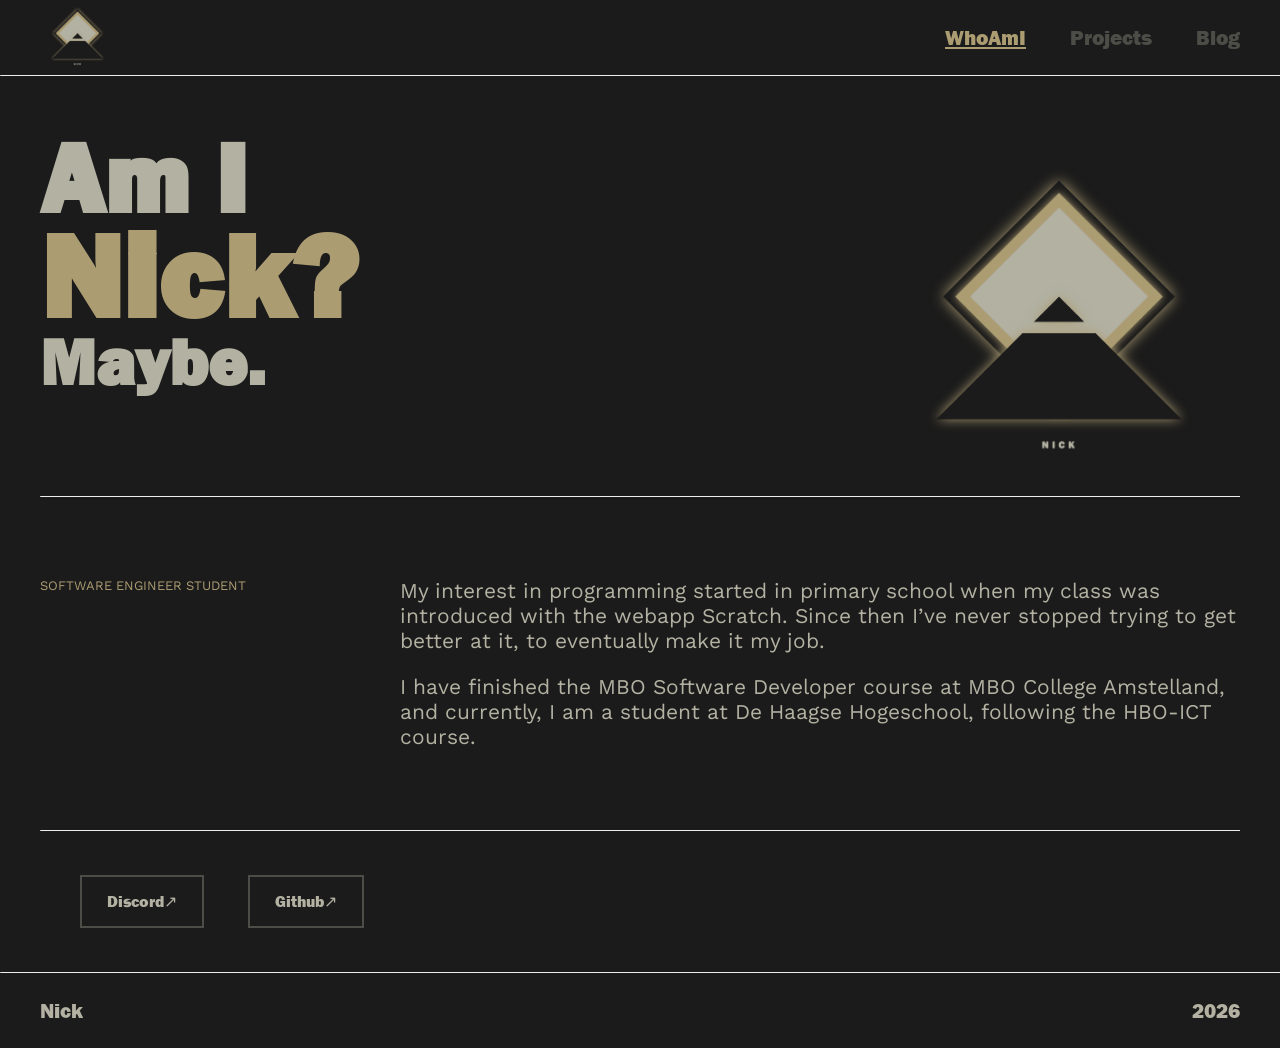
==== index.html @ 64d98602 "Added both other pages" ====
<!DOCTYPE html>
<html>
    <head>
        <meta charset="UTF-8">
        <meta name="viewport" content="width=device-width, initial-scale=1.0">
        <title>WhoAmI | Nick</title>
        <link rel="stylesheet" href="css/style.css">
        <link href='https://fonts.googleapis.com/css?family=Work Sans' rel='stylesheet'>
    </head>

    <body>

        <header>
            <nav>
                <img class="navbarLogo" src="images/NickLogo.png" alt="NickLogoNav">
                <div>
                    <a class="active" href="index.html">WhoAmI</a>
                    <a href="projects.html">Projects</a>
                    <a href="blog.html">Blog</a>
                </div>
            </nav>
        </header>
        
        <hr class="headerLine">
        
        <main>
            <section>
                <div class="leftSection">
                    <h1>Am I </h1><h1 class="nick">Nick?</h1>
                    <h2>Maybe.</h2>
                </div>
                <div class="rightSection logo">
                    <img src="images/NickLogo.png" alt="NickLogo">
                </div>
            </section>
            <hr class="midWhoAmI">
            <section>
                <div class="leftSection">
                    <p class="small">SOFTWARE ENGINEER STUDENT</p>
                </div>
                <div class="rightSection">
                    <p>
                        My interest in programming started in primary school when my class was introduced with the webapp Scratch. 
                        Since then I’ve never stopped trying to get better at it, to eventually make it my job.
                    </p>
                    <p>
                        I have finished the MBO Software Developer course at MBO College Amstelland, and currently, 
                        I am a student at De Haagse Hogeschool, following the HBO-ICT course.
                    </p>
                </div>
            </section>
            <hr class="midWhoAmI">

            <a class="button" href="https://discordapp.com/users/492123687676411934" target="_blank">Discord↗</a>
            <a class="button" href="https://github.com/PixLNickz" target="_blank">Github↗</a>

        </main>
        
        <hr class="footerLine">

        <footer>
            <span>Nick</span>
            <span>2026</span>
        </footer>

    </body>
</html>
---- css/style.css ----
* {
    box-sizing: border-box;
}


/* Fonts */

@font-face {
    font-family: "Franklin Gothic Heavy";
    src: url("../fonts/Franklin Gothic Heavy Regular.ttf") format("truetype");
}


/* General */

body {
    background-color: #1B1B1B;
    margin: 0;
    padding: 0;
    min-height: 100vh;

    display: flex;
    flex-direction: column;
}

main {
    flex: 1;
    width: 100%;
    max-width: 1280px;
    margin: 60px auto;
    padding: 0 40px;
}


/* Navigation */

nav {
    display: flex;
    justify-content: space-between;
    align-items: center;

    padding: 0 40px;
}

.navbarLogo {
    width: 75px;
}

a {
    margin-left: 40px;
    
    font-family: "Franklin Gothic Heavy";
    font-size: 21px;
    color: #B2B1A255;
    
    text-decoration: none;
}

a.active {
    color: #AC9C72;
    text-decoration: underline;
}


/* Buttons */

.button {
    color: #B2B1A2;
    border: 2px solid #B2B1A255;
    padding: 14px 25px;
    font-size: 16px;
}


/* Sections */

section {
    display: flex;
    justify-content: space-between;
    width: 100%;
}

.leftSection {
    flex: 3;
}


.rightSection {
    flex: 7;
}

.rightSection.logo {
    display: flex;
    justify-content: flex-end;
}


/* Text */

p {
    font-family: "Work Sans";
    font-style: normal;
    font-size: 21px;
    color: #B2B1A2;
}

p.small {
    margin-top: 21px;
    color: #AC9C72;
    font-size: 13px;
}

h1 {
    margin: 0;

    font-family: "Franklin Gothic Heavy";
    font-size: clamp(50px, 8vw, 100px);
    line-height: 0.9;
    color: #B2B1A2;
}

.nick {
    color: #AC9C72;
    font-size: clamp(60px, 9.5vw, 120px);
}

h2 {
    margin: 0 0 20px;
    
    font-family: "Franklin Gothic Heavy";
    font-size: 66px;
    line-height: 0.9;
    color: #B2B1A2;
}


/* Images */

div.rightSection img {
    display: block;

    width: 362px;
    max-width: 100%;
    height: auto;
    margin-bottom: -62px;

    object-fit: contain;
}
.projectImage {
    flex: 3;
    max-width: 250px;
    object-fit: contain;

}


/* Lines */

hr {
    margin: 0 0 0 0;
    padding: 0;
    border-top: 0;
    color: #B2B1A250;
}

.midWhoAmI {
    margin-top: 60px;
    margin-bottom: 60px;
}


/* Footer */

footer {
    display: flex;
    justify-content: space-between;
    align-items: center;

    height: 75px;
    padding: 0 40px;
}

footer span {
    font-family: "Franklin Gothic Heavy";
    font-size: 21px;
    color: #B2B1A2;
}
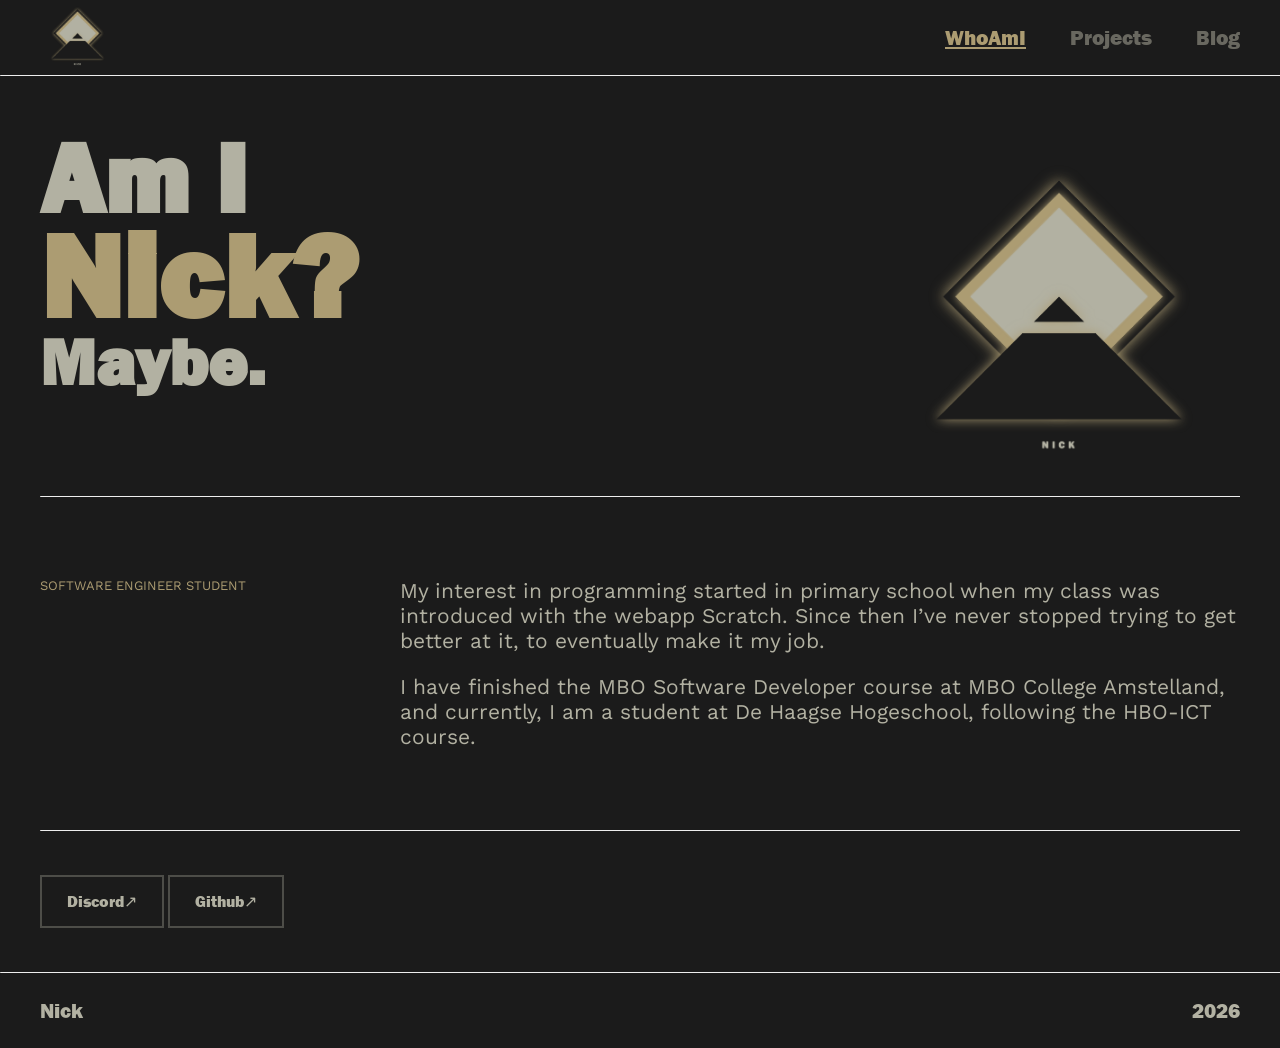
==== commit 48ef6de8: "Kleine verbeteringen" ====
--- a/index.html
+++ b/index.html
@@ -5,18 +5,18 @@
         <meta name="viewport" content="width=device-width, initial-scale=1.0">
         <title>WhoAmI | Nick</title>
         <link rel="stylesheet" href="css/style.css">
-        <link href='https://fonts.googleapis.com/css?family=Work Sans' rel='stylesheet'>
+        <link href='https://fonts.googleapis.com/css?family=Work+Sans' rel='stylesheet'>
     </head>
 
     <body>
 
         <header>
             <nav>
-                <img class="navbarLogo" src="images/NickLogo.png" alt="NickLogoNav">
+                <a href="index.html"><img class="navbarLogo" src="images/NickLogo.png" alt="NickLogoNav"></a>
                 <div>
-                    <a class="active" href="index.html">WhoAmI</a>
-                    <a href="projects.html">Projects</a>
-                    <a href="blog.html">Blog</a>
+                    <a class="navLink active" href="index.html">WhoAmI</a>
+                    <a class="navLink" href="projects.html">Projects</a>
+                    <a class="navLink" href="blog.html">Blog</a>
                 </div>
             </nav>
         </header>
--- a/css/style.css
+++ b/css/style.css
@@ -47,13 +47,15 @@
 }
 
 a {
-    margin-left: 40px;
-    
+    height: 75px;
     font-family: "Franklin Gothic Heavy";
     font-size: 21px;
-    color: #B2B1A255;
+    color: #B2B1A285;
     
     text-decoration: none;
+}
+a.navLink {
+    margin-left: 40px;
 }
 
 a.active {
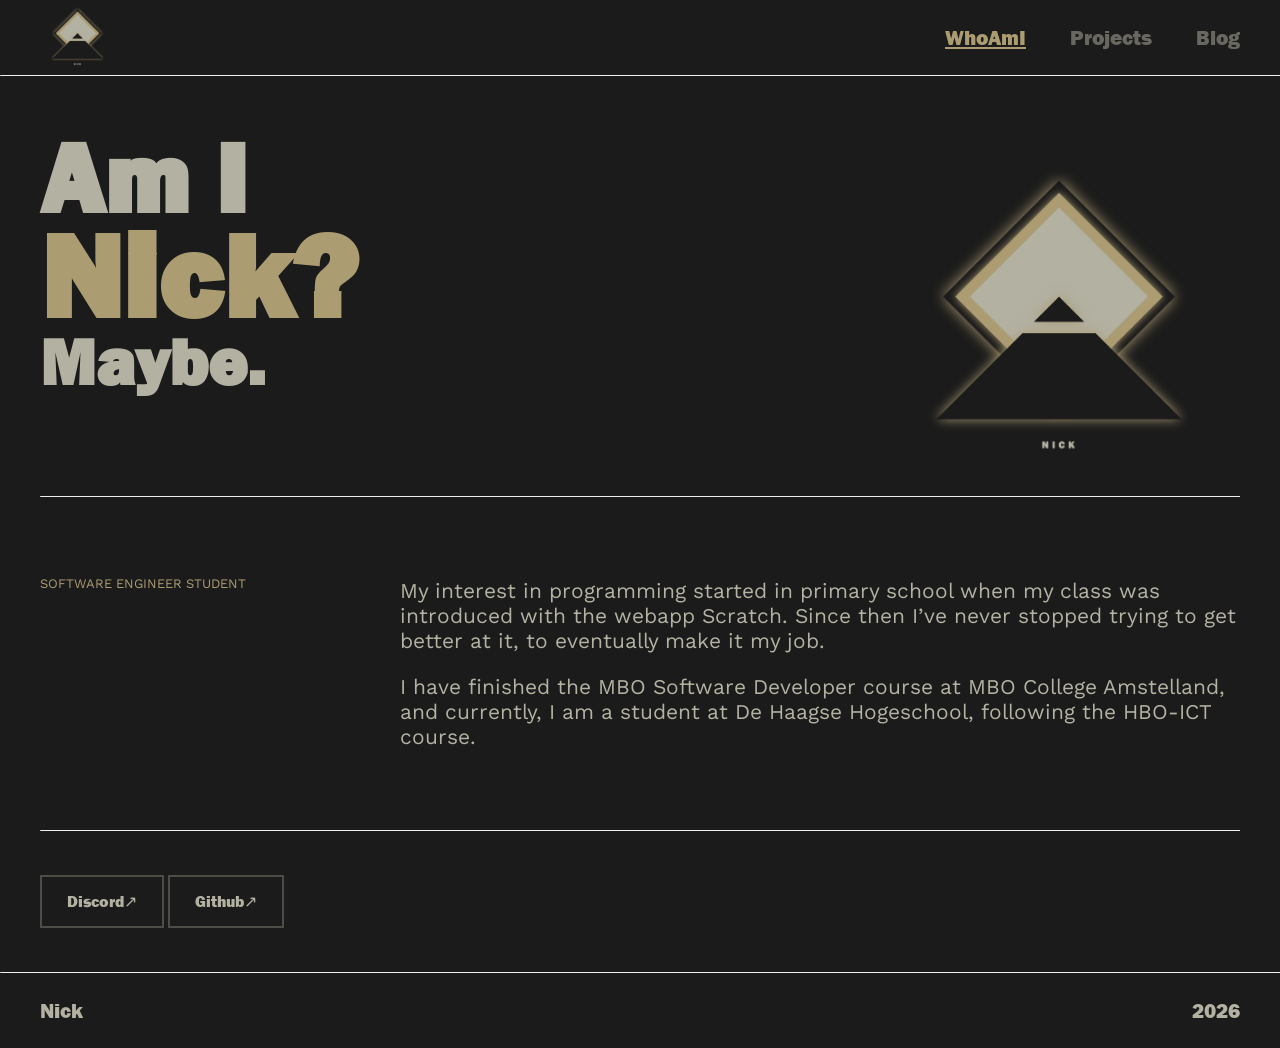
==== commit 5343b78f: "HTML Checker Changes" ====
--- a/index.html
+++ b/index.html
@@ -1,5 +1,5 @@
 <!DOCTYPE html>
-<html>
+<html lang="en">
     <head>
         <meta charset="UTF-8">
         <meta name="viewport" content="width=device-width, initial-scale=1.0">
@@ -36,7 +36,7 @@
             <hr class="midWhoAmI">
             <section>
                 <div class="leftSection">
-                    <p class="small">SOFTWARE ENGINEER STUDENT</p>
+                    <h1 class="small">SOFTWARE ENGINEER STUDENT</h1>
                 </div>
                 <div class="rightSection">
                     <p>
--- a/css/style.css
+++ b/css/style.css
@@ -106,12 +106,6 @@
     color: #B2B1A2;
 }
 
-p.small {
-    margin-top: 21px;
-    color: #AC9C72;
-    font-size: 13px;
-}
-
 h1 {
     margin: 0;
 
@@ -119,6 +113,15 @@
     font-size: clamp(50px, 8vw, 100px);
     line-height: 0.9;
     color: #B2B1A2;
+}
+
+.small {
+    margin-top: 21px;
+    color: #AC9C72;
+    font-size: 13px;
+    font-family: "Work Sans";
+    font-weight: normal;
+    font-style: normal;
 }
 
 .nick {
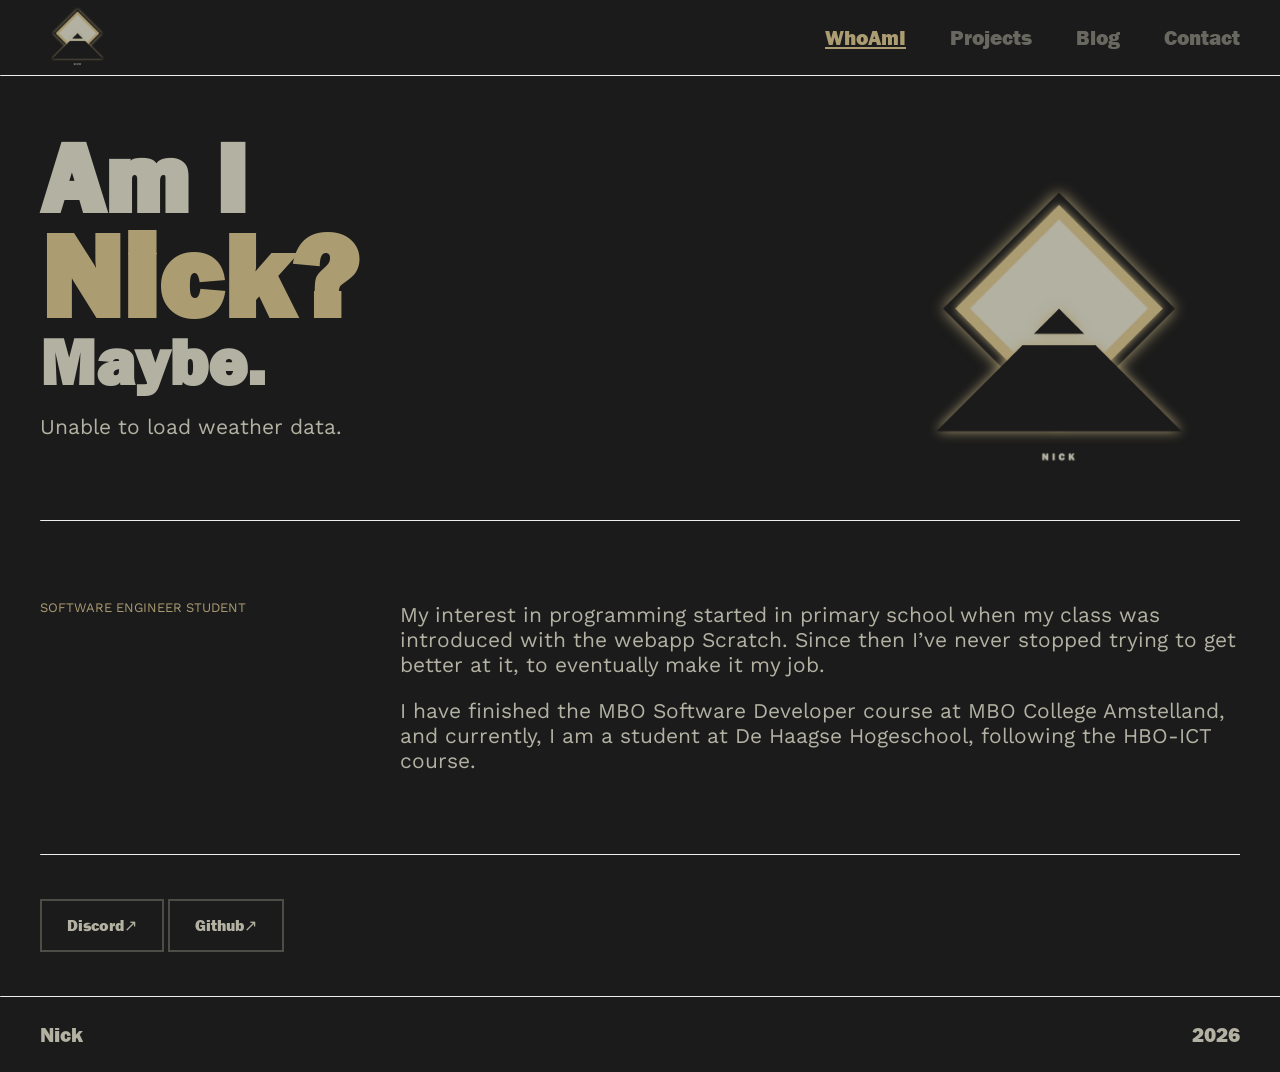
==== commit 70a3d2a2: "StartOpdracht2" ====
--- a/index.html
+++ b/index.html
@@ -17,6 +17,7 @@
                     <a class="navLink active" href="index.html">WhoAmI</a>
                     <a class="navLink" href="projects.html">Projects</a>
                     <a class="navLink" href="blog.html">Blog</a>
+                    <a class="navLink" href="contact.html">Contact</a>
                 </div>
             </nav>
         </header>
@@ -28,6 +29,8 @@
                 <div class="leftSection">
                     <h1>Am I </h1><h1 class="nick">Nick?</h1>
                     <h2>Maybe.</h2>
+                    <p id="apiStatus">Loading weather data...</p>
+                    <div id="weatherData"></div>
                 </div>
                 <div class="rightSection logo">
                     <img src="images/NickLogo.png" alt="NickLogo">
@@ -54,8 +57,12 @@
             <a class="button" href="https://discordapp.com/users/492123687676411934" target="_blank">Discord↗</a>
             <a class="button" href="https://github.com/PixLNickz" target="_blank">Github↗</a>
 
+            
+
         </main>
+
         
+
         <hr class="footerLine">
 
         <footer>
@@ -63,5 +70,6 @@
             <span>2026</span>
         </footer>
 
+        <script src="js/api.js"></script>
     </body>
 </html>
--- a/css/style.css
+++ b/css/style.css
@@ -64,13 +64,64 @@
 }
 
 
-/* Buttons */
+/* Buttons, Searches & Fields*/
 
 .button {
     color: #B2B1A2;
     border: 2px solid #B2B1A255;
     padding: 14px 25px;
     font-size: 16px;
+}
+
+.projectFilter {
+    font-family: "Work Sans";
+    font-style: normal;
+    color: #AC9C72;
+    margin-bottom: 20px;
+}
+
+#projectSearch, #projectSort {
+    background-color: #00000000;
+    color:#AC9C72;
+    border-color: #AC9C72;
+    border-width: 0px;
+    padding: 5px;
+    border-radius: 4px;
+    
+}
+
+#contactForm, button{
+    font-family: "Work Sans";
+    color:#AC9C72;
+    font-size: 15px;
+
+}
+.formDiv {
+    display: flex;
+    justify-content: space-evenly;
+}
+.formDiv label, .formDiv input, .formDiv p, .formDiv textarea{
+    flex: 1;
+}
+input, textarea, button, select{
+    background-color: #00000000;
+    color:#AC9C72;
+    border-color: #AC9C72;
+    border-width: 0px;
+    padding: 5px;
+    border-radius: 4px;
+    width: 200px;
+    box-shadow: 0px 0px 5px #AC9C72;
+}
+.formError {
+    color: #AC9C7290;
+    font-size: 14px;
+    margin: 0;
+    margin-left: 10px;
+}
+.formSuccess {
+    color: #AC9C72;
+    font-size: 15px;
 }
 
 
